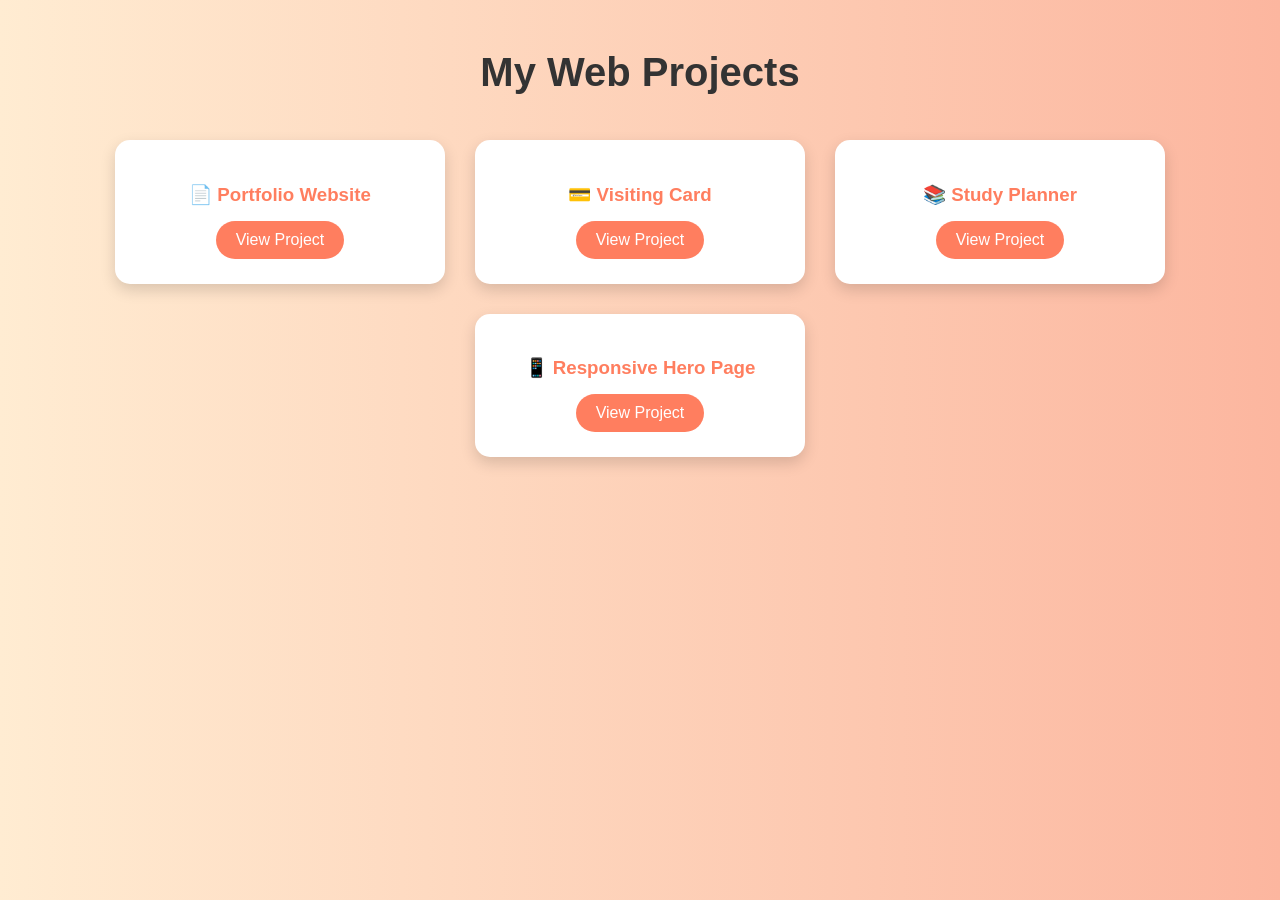
==== index.html @ 3e79ee47 "Add Responsive hero page link" ====
<!DOCTYPE html>
<html>
<head>
    <title>My Projects</title>
    <style>
        body {
            font-family: 'Segoe UI', sans-serif;
            text-align: center;
            margin: 0;
            background: linear-gradient(to right, #ffecd2, #fcb69f);
            color: #333;
        }

        h1 {
            margin-top: 50px;
            font-size: 2.5rem;
        }

        .container {
            display: flex;
            flex-wrap: wrap;
            justify-content: center;
            margin-top: 30px;
        }

        .card {
            background: white;
            color: #333;
            padding: 25px;
            margin: 15px;
            width: 280px;
            border-radius: 15px;
            box-shadow: 0 6px 15px rgba(0,0,0,0.15);
            transition: 0.3s;
        }

        .card:hover {
            transform: translateY(-6px);
        }

        .card h3 {
            margin-bottom: 15px;
            color: #ff7e5f;
        }

        a {
            text-decoration: none;
            background: #ff7e5f;
            color: white;
            padding: 10px 20px;
            border-radius: 20px;
            display: inline-block;
            transition: 0.3s;
        }

        a:hover {
            background: #ff9a76;
        }
    </style>
</head>
<body>

<h1> My Web Projects</h1>

<div class="container">

    <div class="card">
        <h3>📄 Portfolio Website</h3>
        <a href="portfolio/index.html">View Project</a>
    </div>

    <div class="card">
        <h3>💳 Visiting Card</h3>
        <a href="visiting_card/index.html">View Project</a>
    </div>

    <div class="card">
        <h3>📚 Study Planner</h3>
        <a href="study-planner/index.html">View Project</a>
    </div>

    <div class="card">
    <h3>📱 Responsive Hero Page</h3>
    <a href="responsive-hero/index.html">View Project</a>
</div>





</div>

</body>
</html>
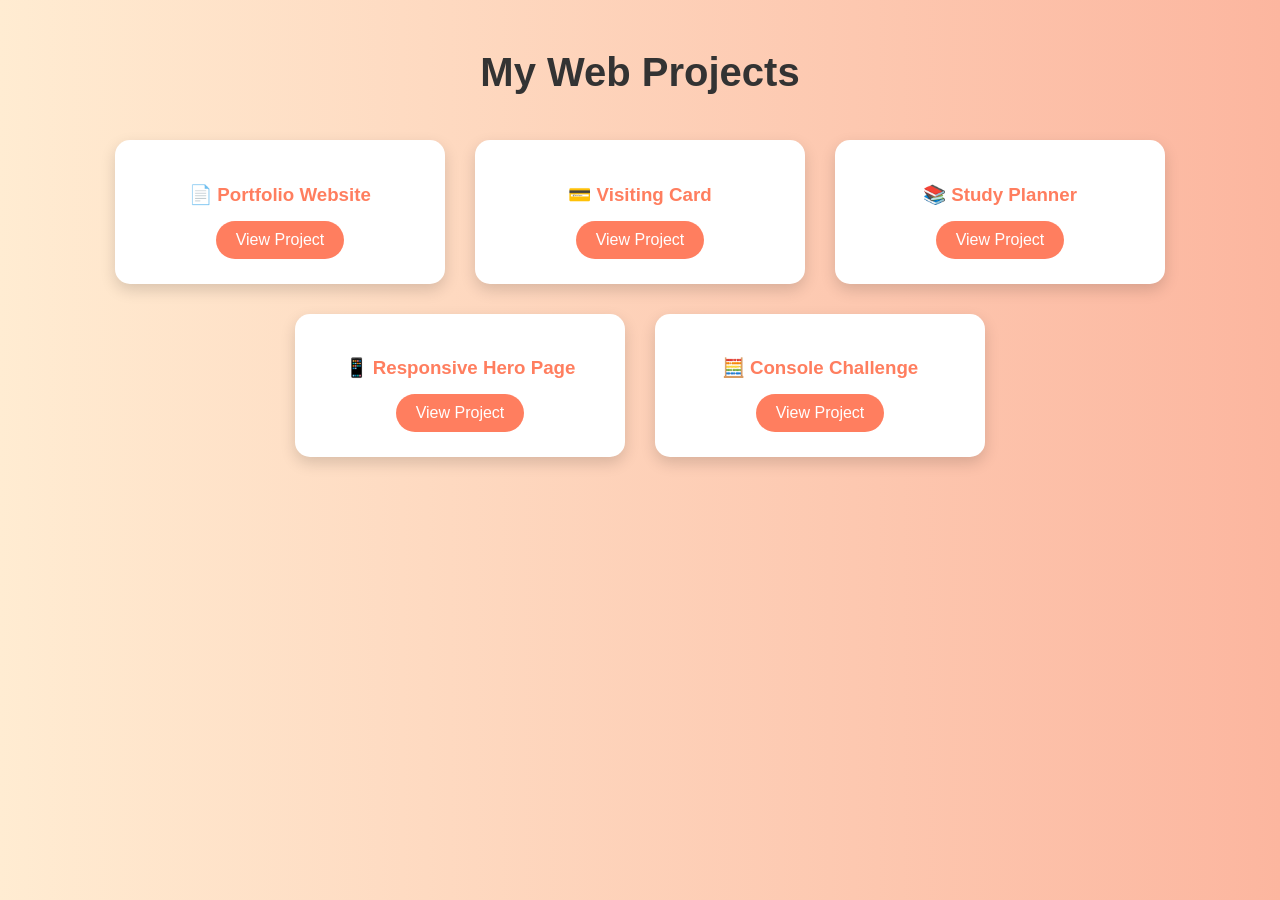
==== commit 3d7e42ad: "Added console challenge link" ====
--- a/index.html
+++ b/index.html
@@ -81,9 +81,13 @@
 
     <div class="card">
     <h3>📱 Responsive Hero Page</h3>
-    <a href="responsive-hero/index.html">View Project</a>
+    <a href="responsive_hero/index.html">View Project</a>
+    </div>
+
+   <div class="card">
+    <h3>🧮 Console Challenge</h3>
+    <a href="console-challenge/index.html">View Project</a>
 </div>
-
 
 
 
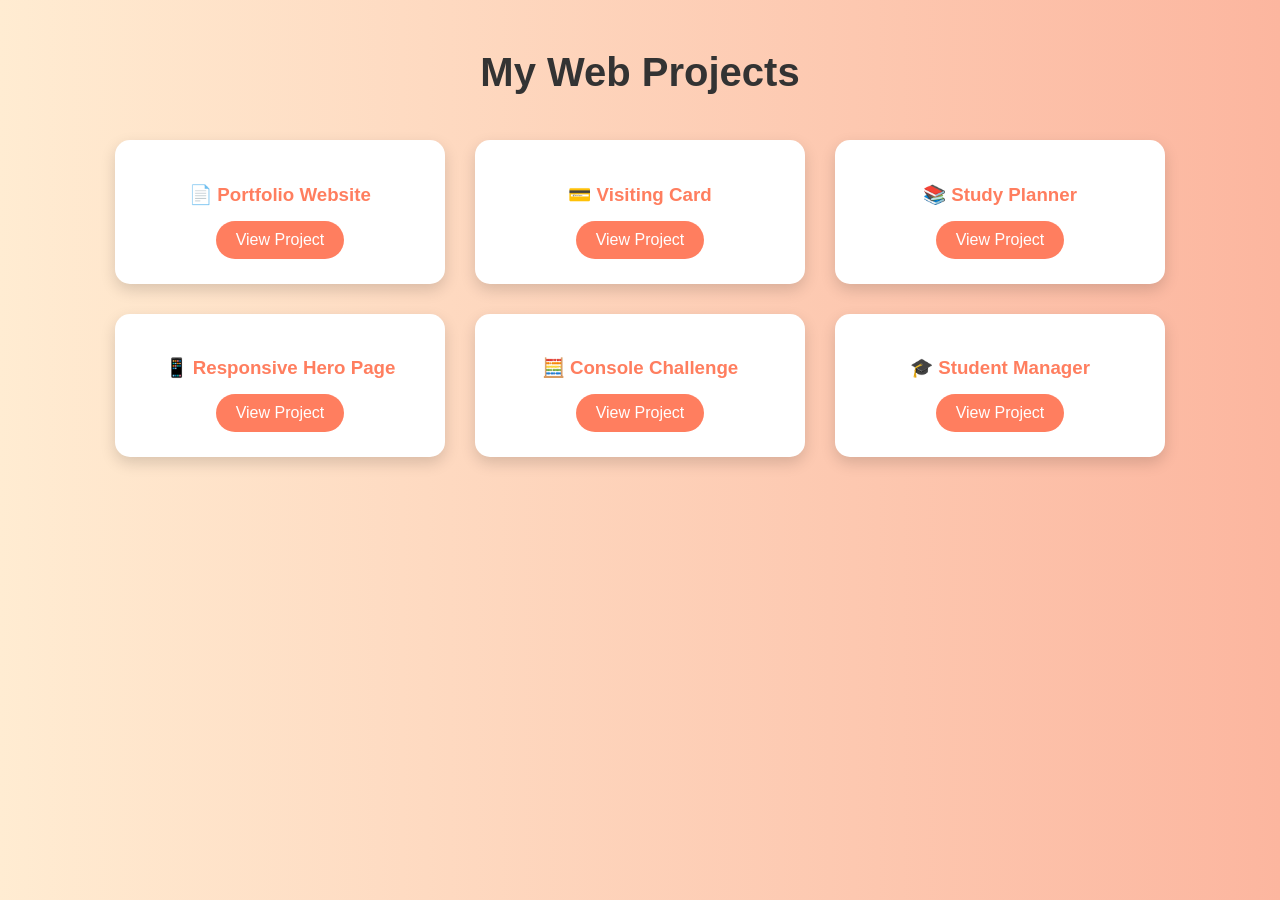
==== commit 9c7e978f: "Added student manager live link" ====
--- a/index.html
+++ b/index.html
@@ -89,6 +89,11 @@
     <a href="console-challenge/index.html">View Project</a>
 </div>
 
+<div class="card">
+    <h3>🎓 Student Manager</h3>
+    <a href="student-manager/index.html">View Project</a>
+</div>
+
 
 
 
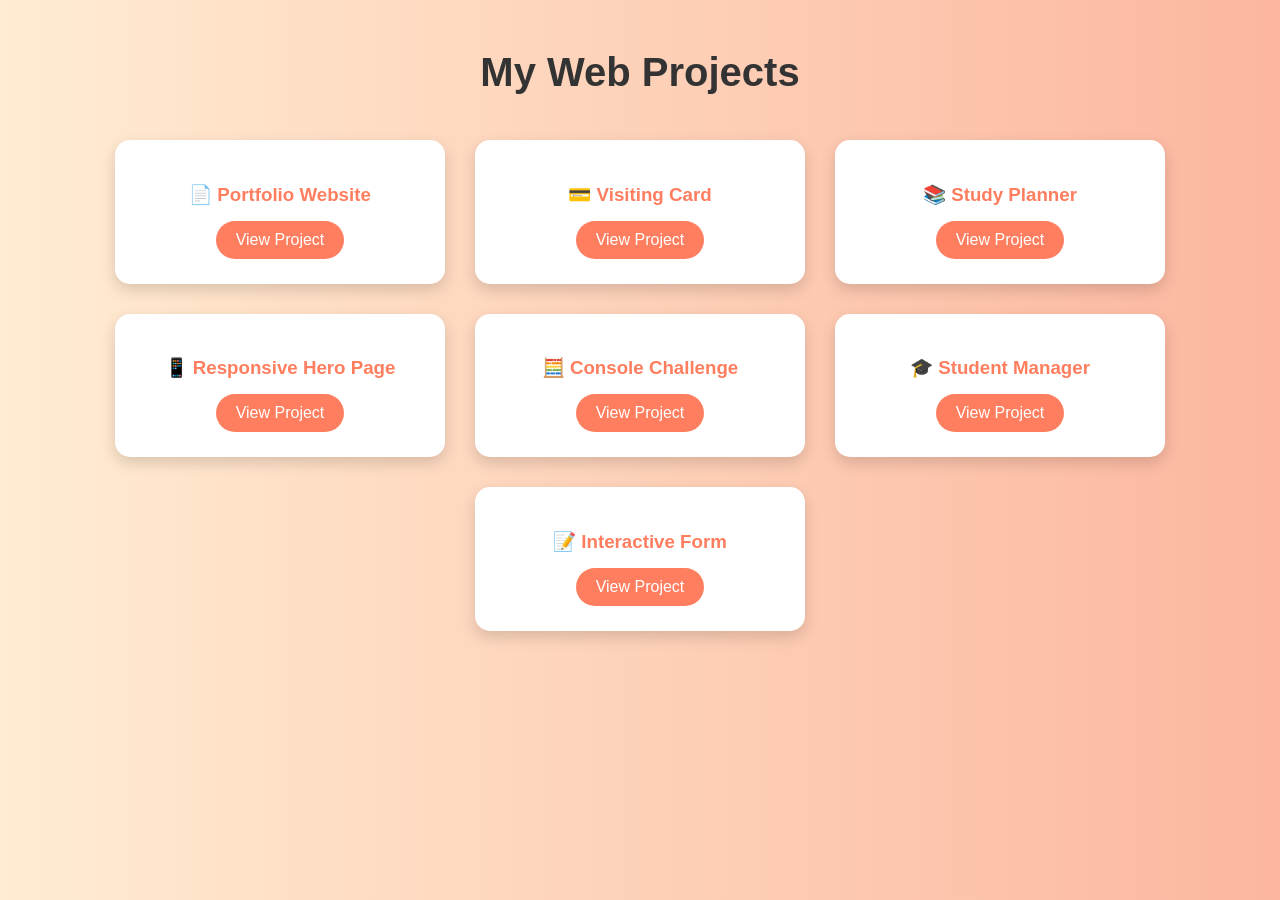
==== commit 51e1e9c2: "Added Interactive form live link" ====
--- a/index.html
+++ b/index.html
@@ -94,6 +94,11 @@
     <a href="student-manager/index.html">View Project</a>
 </div>
 
+<div class="card">
+    <h3>📝 Interactive Form</h3>
+    <a href="interactive-form/index.html">View Project</a>
+</div>
+
 
 
 
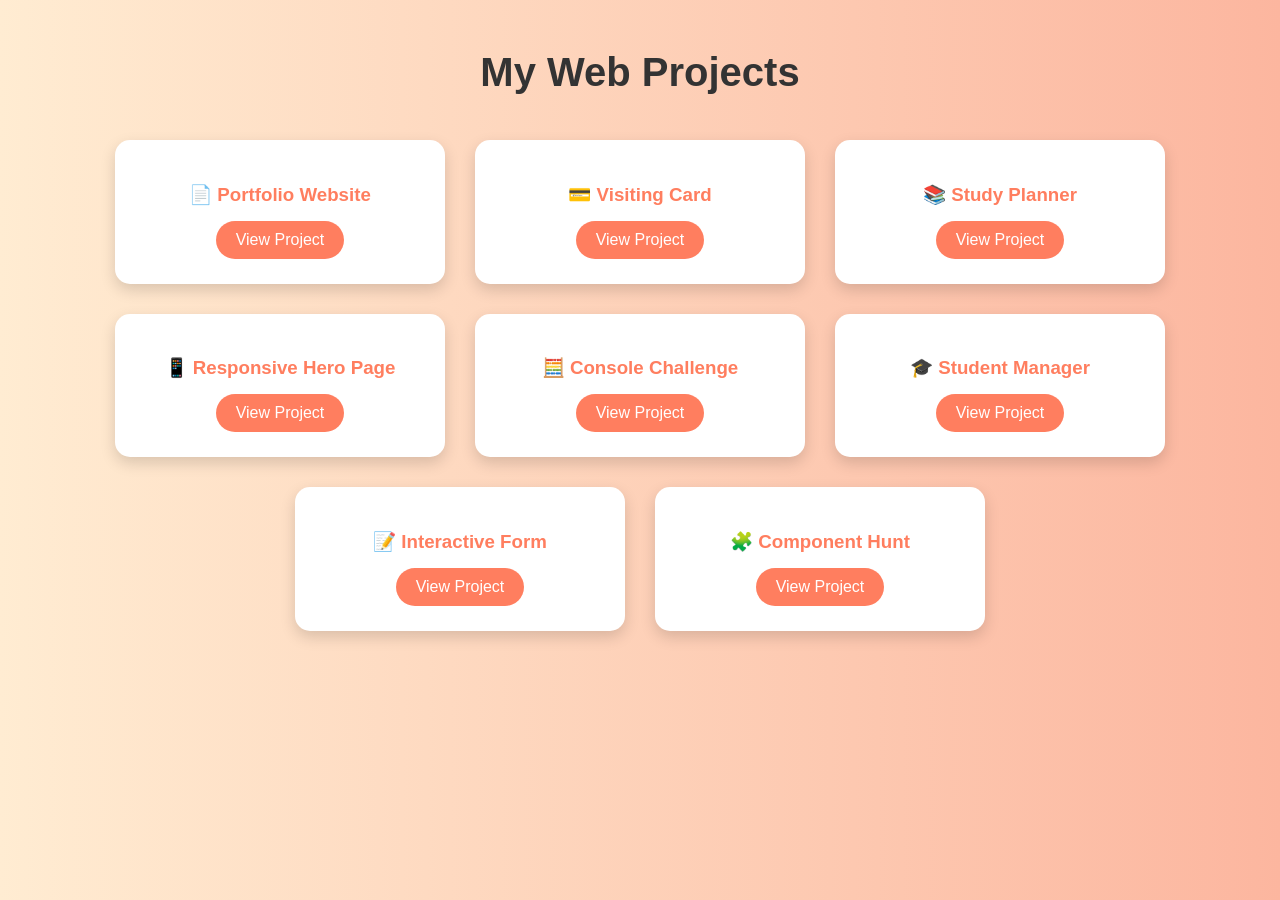
==== commit 57ccdd54: "Added component hunt to dashboard" ====
--- a/index.html
+++ b/index.html
@@ -99,6 +99,11 @@
     <a href="interactive-form/index.html">View Project</a>
 </div>
 
+<div class="card">
+    <h3>🧩 Component Hunt</h3>
+    <a href="component-hunt/index.html">View Project</a>
+</div>
+
 
 
 
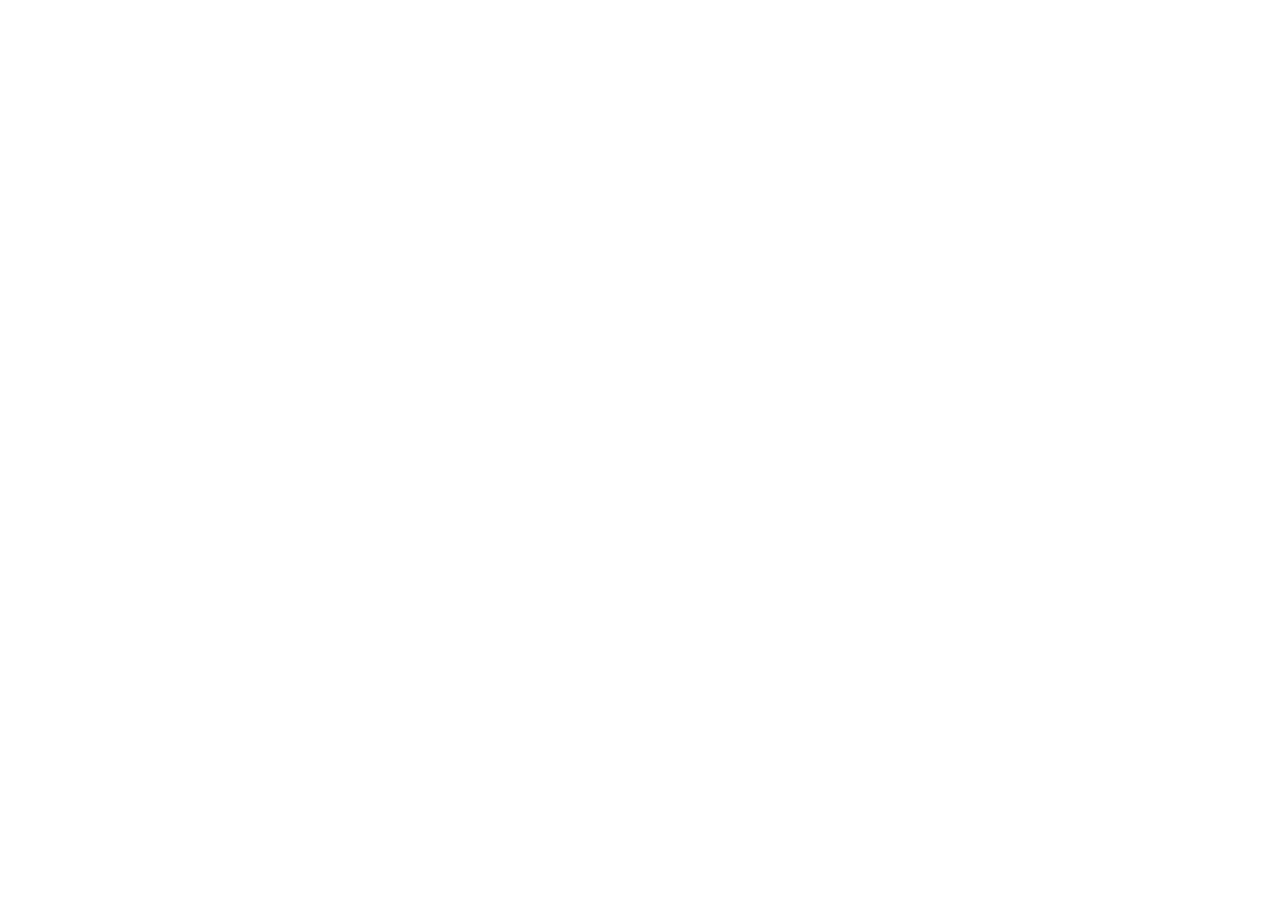
==== commit 81f88800: "Updates" ====
--- a/index.html
+++ b/index.html
@@ -1,113 +1 @@
-<!DOCTYPE html>
-<html>
-<head>
-    <title>My Projects</title>
-    <style>
-        body {
-            font-family: 'Segoe UI', sans-serif;
-            text-align: center;
-            margin: 0;
-            background: linear-gradient(to right, #ffecd2, #fcb69f);
-            color: #333;
-        }
-
-        h1 {
-            margin-top: 50px;
-            font-size: 2.5rem;
-        }
-
-        .container {
-            display: flex;
-            flex-wrap: wrap;
-            justify-content: center;
-            margin-top: 30px;
-        }
-
-        .card {
-            background: white;
-            color: #333;
-            padding: 25px;
-            margin: 15px;
-            width: 280px;
-            border-radius: 15px;
-            box-shadow: 0 6px 15px rgba(0,0,0,0.15);
-            transition: 0.3s;
-        }
-
-        .card:hover {
-            transform: translateY(-6px);
-        }
-
-        .card h3 {
-            margin-bottom: 15px;
-            color: #ff7e5f;
-        }
-
-        a {
-            text-decoration: none;
-            background: #ff7e5f;
-            color: white;
-            padding: 10px 20px;
-            border-radius: 20px;
-            display: inline-block;
-            transition: 0.3s;
-        }
-
-        a:hover {
-            background: #ff9a76;
-        }
-    </style>
-</head>
-<body>
-
-<h1> My Web Projects</h1>
-
-<div class="container">
-
-    <div class="card">
-        <h3>📄 Portfolio Website</h3>
-        <a href="portfolio/index.html">View Project</a>
-    </div>
-
-    <div class="card">
-        <h3>💳 Visiting Card</h3>
-        <a href="visiting_card/index.html">View Project</a>
-    </div>
-
-    <div class="card">
-        <h3>📚 Study Planner</h3>
-        <a href="study-planner/index.html">View Project</a>
-    </div>
-
-    <div class="card">
-    <h3>📱 Responsive Hero Page</h3>
-    <a href="responsive_hero/index.html">View Project</a>
-    </div>
-
-   <div class="card">
-    <h3>🧮 Console Challenge</h3>
-    <a href="console-challenge/index.html">View Project</a>
-</div>
-
-<div class="card">
-    <h3>🎓 Student Manager</h3>
-    <a href="student-manager/index.html">View Project</a>
-</div>
-
-<div class="card">
-    <h3>📝 Interactive Form</h3>
-    <a href="interactive-form/index.html">View Project</a>
-</div>
-
-<div class="card">
-    <h3>🧩 Component Hunt</h3>
-    <a href="component-hunt/index.html">View Project</a>
-</div>
-
-
-
-
-</div>
-
-</body>
-</html>
+<!doctype html><html lang="en"><head><meta charset="utf-8"/><link rel="icon" href="/mern-fullstack-learning/favicon.ico"/><meta name="viewport" content="width=device-width,initial-scale=1"/><meta name="theme-color" content="#000000"/><meta name="description" content="Web site created using create-react-app"/><link rel="apple-touch-icon" href="/mern-fullstack-learning/logo192.png"/><link rel="manifest" href="/mern-fullstack-learning/manifest.json"/><title>React App</title><script defer="defer" src="/mern-fullstack-learning/static/js/main.b6586219.js"></script><link href="/mern-fullstack-learning/static/css/main.e6c13ad2.css" rel="stylesheet"></head><body><noscript>You need to enable JavaScript to run this app.</noscript><div id="root"></div></body></html>
